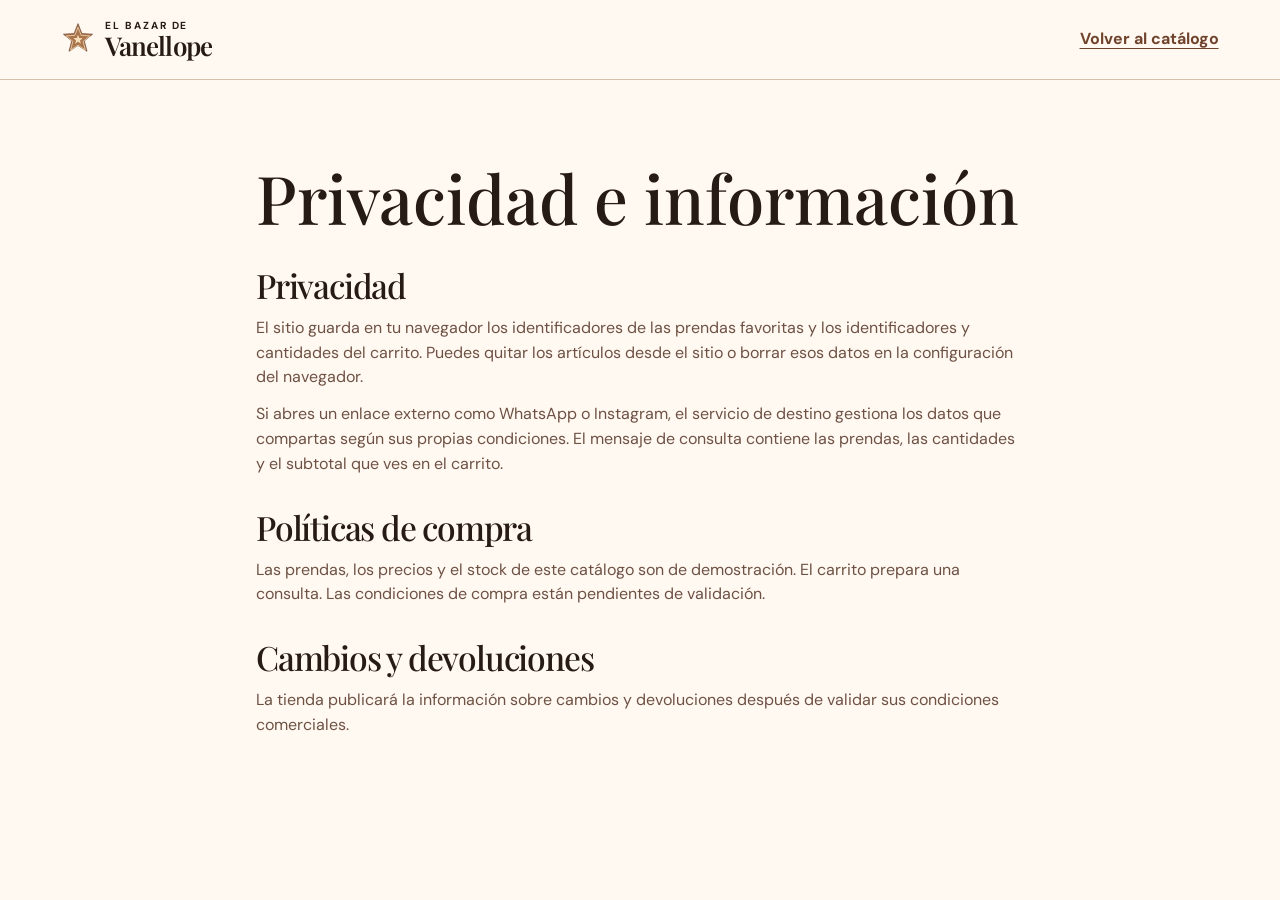
==== privacidad.html @ 53ee6576 "Implementar la tienda El Bazar de Vanellope" ====
<!doctype html>
<html lang="es-CL">
<head>
  <meta charset="utf-8">
  <meta name="viewport" content="width=device-width, initial-scale=1">
  <meta name="description" content="Información de privacidad y avisos sobre el catálogo de demostración de El Bazar de Vanellope.">
  <meta name="referrer" content="strict-origin-when-cross-origin">
  <meta http-equiv="Content-Security-Policy" content="default-src 'none'; style-src 'self'; img-src 'self'; font-src 'self'; base-uri 'none'; form-action 'none'; object-src 'none'">
  <title>Privacidad e información | El Bazar de Vanellope</title>
  <link rel="icon" href="assets/logo/estrella.svg" type="image/svg+xml">
  <link rel="stylesheet" href="css/variables.css">
  <link rel="stylesheet" href="css/base.css">
  <link rel="stylesheet" href="css/components.css">
  <link rel="stylesheet" href="css/responsive.css">
</head>
<body>
  <a class="skip-link" href="#contenido">Saltar al contenido</a>
  <header class="site-header">
    <div class="wrap policy-header">
      <a class="brand" href="index.html" aria-label="El Bazar de Vanellope, inicio">
        <img src="assets/logo/estrella.svg" width="34" height="34" alt="">
        <span><small>EL BAZAR DE</small><strong>Vanellope</strong></span>
      </a>
      <a class="text-link" href="index.html#catalogo">Volver al catálogo</a>
    </div>
  </header>
  <main class="wrap section policy" id="contenido" tabindex="-1">
    <h1>Privacidad e información</h1>
    <section aria-labelledby="privacy-title">
      <h2 id="privacy-title">Privacidad</h2>
      <p>El sitio guarda en tu navegador los identificadores de las prendas favoritas y los identificadores y cantidades del carrito. Puedes quitar los artículos desde el sitio o borrar esos datos en la configuración del navegador.</p>
      <p>Si abres un enlace externo como WhatsApp o Instagram, el servicio de destino gestiona los datos que compartas según sus propias condiciones. El mensaje de consulta contiene las prendas, las cantidades y el subtotal que ves en el carrito.</p>
    </section>
    <section id="politicas" aria-labelledby="purchase-title">
      <h2 id="purchase-title">Políticas de compra</h2>
      <p>Las prendas, los precios y el stock de este catálogo son de demostración. El carrito prepara una consulta. Las condiciones de compra están pendientes de validación.</p>
    </section>
    <section id="cambios" aria-labelledby="returns-title">
      <h2 id="returns-title">Cambios y devoluciones</h2>
      <p>La tienda publicará la información sobre cambios y devoluciones después de validar sus condiciones comerciales.</p>
    </section>
  </main>
</body>
</html>
---- css/variables.css ----
@font-face {
  font-family: 'Playfair Display';
  src: url('../assets/fonts/playfair-display.woff2') format('woff2');
  font-weight: 400 700;
  font-display: swap;
}
@font-face {
  font-family: 'Playfair Display';
  src: url('../assets/fonts/playfair-display-italic.woff2') format('woff2');
  font-style: italic;
  font-weight: 400 700;
  font-display: swap;
}
@font-face {
  font-family: 'DM Sans';
  src: url('../assets/fonts/dm-sans.woff2') format('woff2');
  font-weight: 400 700;
  font-display: swap;
}

:root {
  --espresso: #321d15;
  --leather: #70432d;
  --camel: #a7754c;
  --sand: #d4b58e;
  --cream: #f4eadc;
  --ivory: #fff9f1;
  --ink: #271b15;
  --muted: #6e5144;
  --line: #d4c0ac;
  --serif: 'Playfair Display', Georgia, serif;
  --sans: 'DM Sans', system-ui, sans-serif;
  --gutter: clamp(1rem, 4.8vw, 4.5rem);
  --radius: .25rem;
}
---- css/base.css ----
*,
*::before,
*::after { box-sizing: border-box; }

html { scroll-behavior: smooth; }
body {
  margin: 0;
  color: var(--ink);
  background: var(--ivory);
  font-family: var(--sans);
  font-size: 1rem;
  line-height: 1.55;
}
a { color: inherit; }
button, input, select { font: inherit; }
button { color: inherit; }
button:enabled { cursor: pointer; }
img { display: block; max-width: 100%; }
p, h1, h2, h3 { margin: 0; }
h1, h2, h3 { font-family: var(--serif); font-weight: 500; line-height: 1.1; }
h2 { font-size: clamp(2rem, 1.37rem + 2.25vw, 3.55rem); letter-spacing: -.036em; }
:focus-visible { outline: 2px solid var(--leather); outline-offset: 4px; }
[hidden] { display: none !important; }
[id] { scroll-margin-top: 1.25rem; }
---- css/components.css ----
.wrap { width: min(100% - 2 * var(--gutter), 84rem); margin-inline: auto; }
.section { padding-block: clamp(3.25rem, 6.35vw, 6.75rem); }
.band-cream { background: var(--cream); }
.skip-link {
  position: fixed;
  z-index: 10;
  inset: .6rem auto auto .6rem;
  padding: .75rem 1.1rem;
  background: var(--ivory);
  color: var(--espresso);
  transform: translateY(-160%);
}
.skip-link:focus-visible { transform: translateY(0); }

.announcement {
  display: flex;
  align-items: center;
  justify-content: center;
  gap: .65rem;
  min-height: 2.2rem;
  padding: .4rem 1rem;
  background: var(--espresso);
  color: #fff1dc;
  text-align: center;
  font-size: .8125rem;
  letter-spacing: .04em;
}
.announcement span { color: var(--sand); font-size: .65rem; }
.site-header { background: var(--ivory); border-bottom: 1px solid var(--line); }
.header-inner {
  width: min(100% - 2 * var(--gutter), 84rem);
  margin-inline: auto;
  display: grid;
  grid-template-columns: auto 1fr auto;
  align-items: center;
  gap: clamp(.5rem, 2vw, 2rem);
  min-height: 5.15rem;
}
.brand { display: inline-flex; align-items: center; gap: .6rem; width: max-content; color: inherit; text-decoration: none; }
.brand img { flex: none; }
.brand span { display: grid; }
.brand small {
  font-size: .64rem;
  font-weight: 700;
  letter-spacing: .19em;
  line-height: 1.25;
}
.brand strong {
  font-family: var(--serif);
  font-size: clamp(1.33rem, 1.1rem + .65vw, 1.74rem);
  font-weight: 600;
  line-height: 1;
  letter-spacing: -.035em;
}
.site-nav { display: flex; flex-wrap: wrap; justify-content: center; gap: .35rem clamp(.6rem, 1.6vw, 1.65rem); }
.site-nav a {
  padding-block: .35rem;
  color: var(--ink);
  font-size: .875rem;
  text-decoration: none;
  white-space: nowrap;
}
.site-nav a:hover, .site-nav a:focus-visible { color: var(--leather); text-decoration: underline; text-underline-offset: .3rem; }
.header-actions { display: flex; align-items: center; gap: .12rem; }
.icon-button {
  position: relative;
  display: inline-grid;
  width: 2.75rem;
  height: 2.75rem;
  place-items: center;
  border: 1px solid transparent;
  border-radius: 50%;
  background: transparent;
}
.icon-button:hover { background: var(--cream); border-color: var(--line); }
.icon-button svg { width: 1.25rem; height: 1.25rem; fill: none; stroke: currentColor; stroke-width: 1.55; stroke-linecap: round; stroke-linejoin: round; }
.header-count {
  position: absolute;
  right: -.15rem;
  top: -.02rem;
  padding-inline: .25rem;
  min-width: 1.15rem;
  border-radius: 999px;
  background: var(--leather);
  color: var(--ivory);
  font-size: .6875rem;
  line-height: 1.15rem;
}
.menu-button { display: none; }

.hero {
  isolation: isolate;
  display: grid;
  align-items: center;
  position: relative;
  min-height: clamp(33rem, 44vw, 43rem);
  background: var(--espresso);
  color: var(--ivory);
}
.hero-media, .hero::after { position: absolute; inset: 0; width: 100%; height: 100%; z-index: -1; }
.hero-photo { width: 100%; height: 100%; object-fit: cover; object-position: center 52%; }
.hero::after { content: ''; background: linear-gradient(90deg, #24130fee 0%, #2d1912c9 36%, #2d191260 63%, #2d191210 100%); }
.hero-content { padding-block: 3.65rem 4.2rem; animation: hero-in .6s ease-out both; }
.hero-star { margin-bottom: 1rem; }
.hero h1 {
  color: #fff4e5;
  font-size: clamp(3.35rem, 2.32rem + 4.38vw, 7rem);
  line-height: .94;
  letter-spacing: -.05em;
}
.hero-tagline { margin-top: 1.6rem; color: #f3d6ae; font: italic 500 clamp(1.3rem, 1.04rem + .8vw, 2rem)/1.25 var(--serif); }
.hero-description { max-width: 30rem; margin-top: .85rem; color: #f9e9d6; }
.hero-actions { display: flex; flex-wrap: wrap; gap: .65rem; margin-top: 1.65rem; }
@keyframes hero-in {
  from { opacity: 0; transform: translateY(.4rem); }
  to { opacity: 1; transform: translateY(0); }
}

.button {
  display: inline-flex;
  align-items: center;
  justify-content: center;
  min-height: 2.9rem;
  padding: .62rem 1.05rem;
  border: 1px solid transparent;
  border-radius: var(--radius);
  font-size: .875rem;
  font-weight: 700;
  text-align: center;
  text-decoration: none;
  transition: color .18s, border-color .18s, background .18s;
}
.button-light { background: var(--cream); color: var(--espresso); }
.button-light:hover { background: #fff5e4; }
.button-outline { background: #34201980; color: var(--ivory); border-color: #e5cba9; }
.button-outline:hover { background: var(--leather); }
.hero :focus-visible, .site-footer :focus-visible { outline-color: #f2d5aa; }

.section-heading { margin-bottom: clamp(1.15rem, 2.6vw, 2.4rem); }
.section-heading p, .about p { max-width: 41rem; margin-top: .65rem; color: var(--muted); }
.section-heading .demo-note { font-size: .9375rem; }
.centered { text-align: center; }
.centered p { margin-inline: auto; }
.ornament {
  display: flex;
  align-items: center;
  justify-content: center;
  gap: .7rem;
  margin-bottom: .6rem;
  color: var(--leather);
}
.ornament::before, .ornament::after { content: ''; width: 2.7rem; height: 1px; background: var(--line); }
.ornament.solo { justify-content: start; }
.ornament.solo::before { display: none; }

.conditions-grid { display: grid; grid-template-columns: repeat(3, minmax(0, 1fr)); gap: clamp(.75rem, 2vw, 1.5rem); }
.condition-card { overflow: hidden; border-radius: var(--radius); background: var(--espresso); }
.condition-link {
  position: relative;
  isolation: isolate;
  display: grid;
  align-items: end;
  min-height: clamp(17rem, 27vw, 25rem);
  padding: clamp(1rem, 2.5vw, 2rem);
  color: var(--ivory);
  text-decoration: none;
}
.condition-link::after {
  position: absolute;
  inset: 0;
  z-index: -1;
  content: '';
  background: linear-gradient(0deg, #24140ff7 0%, #2c1b15d9 35%, #2c1b1565 66%, #1c120c10 100%);
}
.condition-link img { position: absolute; inset: 0; z-index: -2; width: 100%; height: 100%; object-fit: cover; object-position: center 38%; transition: scale .25s ease; }
.condition-link:hover img { scale: 1.025; }
.condition-link:focus-visible { outline: 2px solid var(--ivory); outline-offset: -6px; }
.condition-copy h3 { font-size: clamp(1.7rem, 1.28rem + 1.35vw, 2.55rem); }
.condition-copy p { margin-top: .45rem; max-width: 26ch; font-size: .94rem; }
.condition-copy span { display: inline-block; margin-top: .75rem; color: #f3d6ae; font-size: .875rem; font-weight: 700; text-decoration: underline; text-underline-offset: .27rem; }

.shelf + .shelf { border-top: 1px solid var(--line); }
.shelf.section { padding-block: clamp(2.7rem, 5vw, 4.5rem); }
.unique-band { border-block: 1px solid var(--line); }
.collection-link { display: inline-block; margin-top: 1.2rem; }
.about {
  display: grid;
  grid-template-columns: 1.1fr .9fr;
  align-items: center;
  gap: clamp(1.75rem, 6vw, 6rem);
}
.about img { width: 100%; height: auto; aspect-ratio: 3 / 2; object-fit: cover; border-radius: var(--radius); }
.about p { max-width: 34rem; margin-block: .95rem 1.25rem; }
.text-link { color: var(--leather); text-decoration-thickness: 1px; text-underline-offset: .22rem; font-weight: 700; }
.text-link:hover { color: var(--espresso); }

.site-footer { padding-top: 3.5rem; background: var(--espresso); color: var(--cream); }
.footer-grid { display: grid; grid-template-columns: 1.35fr repeat(3, 1fr); align-items: start; gap: 1.5rem; padding-bottom: 2.25rem; }
.footer-grid > * { display: grid; justify-items: start; gap: .5rem; }
.footer-grid h2 { font: 700 1rem/1.4 var(--sans); letter-spacing: 0; color: #fff1dc; }
.footer-grid a:not(.brand), .footer-grid .contact-channel { font-size: .9rem; color: #f4e5d1; text-underline-offset: .25rem; }
.footer-grid a:not(.brand):hover { color: #fff8ed; }
.footer-bottom { display: flex; flex-wrap: wrap; justify-content: space-between; gap: .5rem 1rem; border-top: 1px solid #947359; padding-block: 1.1rem; color: #ebd4bd; font-size: .8125rem; }

.policy-header { display: flex; flex-wrap: wrap; align-items: center; justify-content: space-between; gap: 1rem; padding-block: 1.25rem; }
.policy { max-width: 48rem; }
.policy h1 { font-size: clamp(2.6rem, 1.8rem + 3vw, 4.5rem); }
.policy h2 { font-size: clamp(1.6rem, 1.3rem + 1vw, 2.2rem); }
.policy section { margin-top: 2rem; }
.policy p { margin-top: .75rem; color: var(--muted); }
---- css/responsive.css ----
@media (max-width: 59.99rem) {
  .header-inner {
    width: calc(100% - 1rem);
    min-height: 4.35rem;
    grid-template-columns: auto 1fr auto;
    gap: .15rem;
  }
  .brand { margin-inline: auto; }
  .site-footer .brand, .policy-header .brand { margin-inline: 0; }
  .menu-button { display: inline-grid; }
  .site-nav { display: none; grid-column: 1 / -1; grid-row: 2; padding: .55rem .7rem 1rem; }
  .menu-button[aria-expanded="true"] ~ .site-nav { display: grid; grid-template-columns: repeat(2, minmax(0, 1fr)); gap: .3rem 1rem; }
  .site-nav a { display: flex; align-items: center; min-height: 2.75rem; white-space: normal; }
  .header-actions { grid-column: 3; grid-row: 1; }
}

@media (max-width: 47.99rem) {
  .hero { min-height: 35rem; }
  .hero-photo { object-position: 62% center; }
  .hero::after { background: linear-gradient(90deg, #24130fe8, #2917118f 72%, #29171135), linear-gradient(0deg, #24130fb5, transparent 82%); }
  .hero-content { padding-block: 3.15rem; }
  .hero-description { max-width: 33ch; }
  .conditions-grid { grid-template-columns: 1fr; }
  .condition-link { min-height: 17rem; }
  .condition-link img { object-position: center 38%; }
  .about { grid-template-columns: 1fr; }
  .footer-grid { grid-template-columns: repeat(2, minmax(0, 1fr)); gap: 1.5rem .9rem; }
}

@media (max-width: 23.5rem) {
  .header-inner { width: calc(100% - .6rem); }
  .header-inner .brand { gap: .22rem; }
  .header-inner .brand img { width: 1.55rem; height: 1.55rem; }
  .header-inner .brand strong { font-size: 1.19rem; }
  .header-inner .brand small { font-size: .57rem; }
  .header-inner .icon-button { width: 2.6rem; }
  .hero h1 { font-size: clamp(2.9rem, 13.8vw, 3.35rem); }
  .hero-actions .button { padding-inline: .65rem; }
}

@media (prefers-reduced-motion: reduce) {
  html { scroll-behavior: auto; }
  *, *::before, *::after { animation-duration: .01ms !important; transition-duration: .01ms !important; }
}
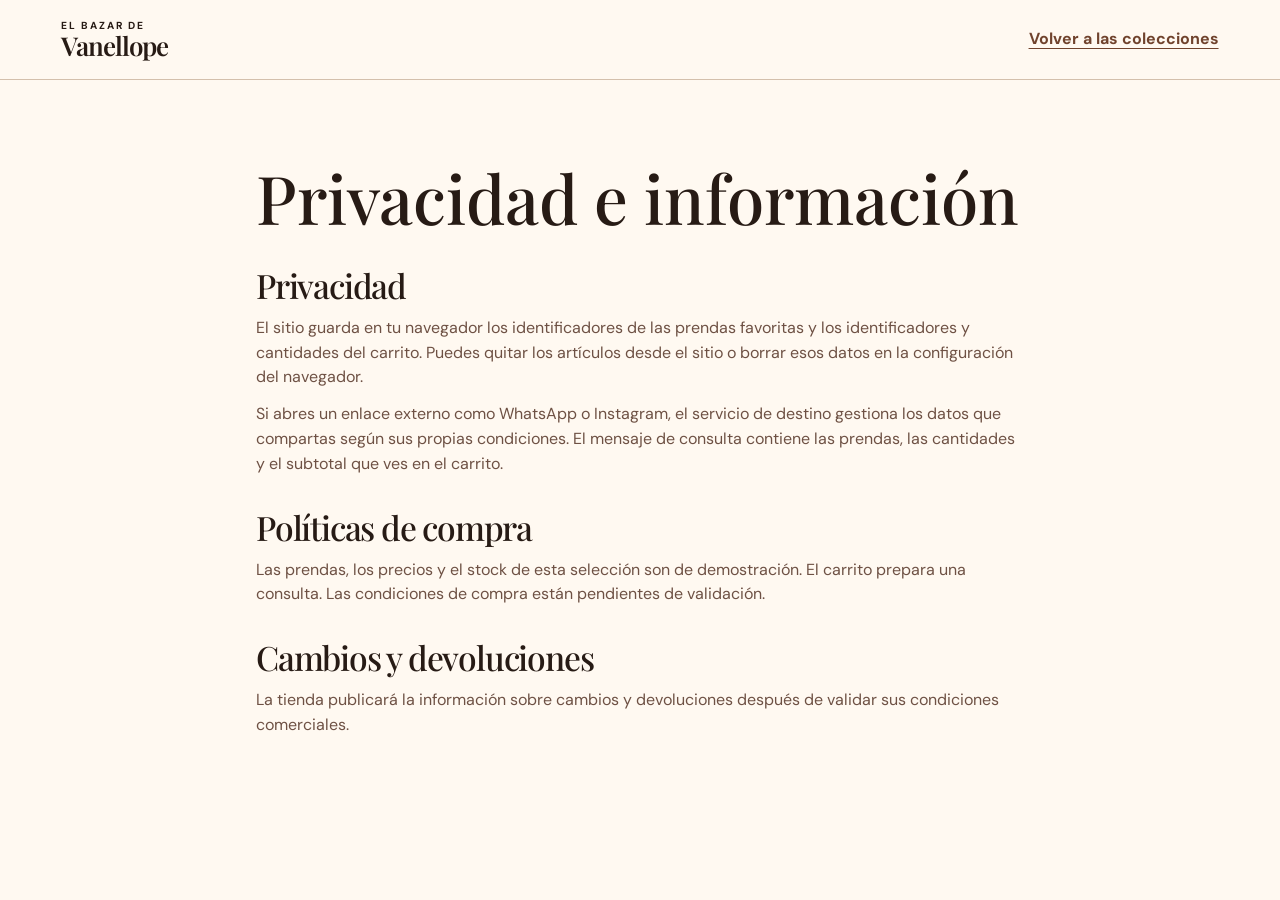
==== commit c4fdb53c: "Renovar El Bazar con una estética casual" ====
--- a/privacidad.html
+++ b/privacidad.html
@@ -3,11 +3,11 @@
 <head>
   <meta charset="utf-8">
   <meta name="viewport" content="width=device-width, initial-scale=1">
-  <meta name="description" content="Información de privacidad y avisos sobre el catálogo de demostración de El Bazar de Vanellope.">
+  <meta name="description" content="Información de privacidad y avisos sobre el selección de prendas de demostración de El Bazar de Vanellope.">
   <meta name="referrer" content="strict-origin-when-cross-origin">
   <meta http-equiv="Content-Security-Policy" content="default-src 'none'; style-src 'self'; img-src 'self'; font-src 'self'; base-uri 'none'; form-action 'none'; object-src 'none'">
   <title>Privacidad e información | El Bazar de Vanellope</title>
-  <link rel="icon" href="assets/logo/estrella.svg" type="image/svg+xml">
+  <link rel="icon" href="assets/logo/vanellope.svg" type="image/svg+xml">
   <link rel="stylesheet" href="css/variables.css">
   <link rel="stylesheet" href="css/base.css">
   <link rel="stylesheet" href="css/components.css">
@@ -18,10 +18,9 @@
   <header class="site-header">
     <div class="wrap policy-header">
       <a class="brand" href="index.html" aria-label="El Bazar de Vanellope, inicio">
-        <img src="assets/logo/estrella.svg" width="34" height="34" alt="">
         <span><small>EL BAZAR DE</small><strong>Vanellope</strong></span>
       </a>
-      <a class="text-link" href="index.html#catalogo">Volver al catálogo</a>
+      <a class="text-link" href="index.html#colecciones">Volver a las colecciones</a>
     </div>
   </header>
   <main class="wrap section policy" id="contenido" tabindex="-1">
@@ -33,7 +32,7 @@
     </section>
     <section id="politicas" aria-labelledby="purchase-title">
       <h2 id="purchase-title">Políticas de compra</h2>
-      <p>Las prendas, los precios y el stock de este catálogo son de demostración. El carrito prepara una consulta. Las condiciones de compra están pendientes de validación.</p>
+      <p>Las prendas, los precios y el stock de esta selección son de demostración. El carrito prepara una consulta. Las condiciones de compra están pendientes de validación.</p>
     </section>
     <section id="cambios" aria-labelledby="returns-title">
       <h2 id="returns-title">Cambios y devoluciones</h2>
--- a/css/components.css
+++ b/css/components.css
@@ -16,7 +16,6 @@
   display: flex;
   align-items: center;
   justify-content: center;
-  gap: .65rem;
   min-height: 2.2rem;
   padding: .4rem 1rem;
   background: var(--espresso);
@@ -25,7 +24,6 @@
   font-size: .8125rem;
   letter-spacing: .04em;
 }
-.announcement span { color: var(--sand); font-size: .65rem; }
 .site-header { background: var(--ivory); border-bottom: 1px solid var(--line); }
 .header-inner {
   width: min(100% - 2 * var(--gutter), 84rem);
@@ -36,8 +34,7 @@
   gap: clamp(.5rem, 2vw, 2rem);
   min-height: 5.15rem;
 }
-.brand { display: inline-flex; align-items: center; gap: .6rem; width: max-content; color: inherit; text-decoration: none; }
-.brand img { flex: none; }
+.brand { display: inline-flex; align-items: center; width: max-content; color: inherit; text-decoration: none; }
 .brand span { display: grid; }
 .brand small {
   font-size: .64rem;
@@ -89,28 +86,38 @@
 .menu-button { display: none; }
 
 .hero {
-  isolation: isolate;
+  background: linear-gradient(112deg, var(--cream) 40%, var(--sand) 135%);
+  color: var(--espresso);
+}
+.hero-inner {
   display: grid;
+  grid-template-columns: minmax(0, .88fr) minmax(0, 1.12fr);
   align-items: center;
-  position: relative;
-  min-height: clamp(33rem, 44vw, 43rem);
-  background: var(--espresso);
-  color: var(--ivory);
+  gap: clamp(1.75rem, 4.3vw, 4.5rem);
+  padding-block: clamp(2.4rem, 5vw, 5rem);
 }
-.hero-media, .hero::after { position: absolute; inset: 0; width: 100%; height: 100%; z-index: -1; }
-.hero-photo { width: 100%; height: 100%; object-fit: cover; object-position: center 52%; }
-.hero::after { content: ''; background: linear-gradient(90deg, #24130fee 0%, #2d1912c9 36%, #2d191260 63%, #2d191210 100%); }
-.hero-content { padding-block: 3.65rem 4.2rem; animation: hero-in .6s ease-out both; }
-.hero-star { margin-bottom: 1rem; }
+.hero-content { animation: hero-in .6s ease-out both; }
+.hero-media {
+  display: block;
+  width: 100%;
+  aspect-ratio: 5 / 4;
+  overflow: hidden;
+  border-radius: var(--radius);
+  background: var(--sand);
+}
+.hero-photo { width: 100%; height: 100%; object-fit: cover; }
 .hero h1 {
-  color: #fff4e5;
-  font-size: clamp(3.35rem, 2.32rem + 4.38vw, 7rem);
-  line-height: .94;
-  letter-spacing: -.05em;
+  font-size: clamp(2.75rem, 1.4rem + 3.4vw, 5.9rem);
+  line-height: .99;
+  letter-spacing: -.045em;
 }
-.hero-tagline { margin-top: 1.6rem; color: #f3d6ae; font: italic 500 clamp(1.3rem, 1.04rem + .8vw, 2rem)/1.25 var(--serif); }
-.hero-description { max-width: 30rem; margin-top: .85rem; color: #f9e9d6; }
-.hero-actions { display: flex; flex-wrap: wrap; gap: .65rem; margin-top: 1.65rem; }
+.hero-tagline {
+  margin-top: clamp(.85rem, 2vw, 1.5rem);
+  color: var(--leather);
+  font: italic 500 clamp(1.25rem, 1.03rem + .7vw, 1.8rem)/1.25 var(--serif);
+}
+.hero-description { max-width: 32ch; margin-top: .75rem; color: var(--muted); }
+.hero-actions { display: flex; flex-wrap: wrap; gap: .65rem; margin-top: 1.45rem; }
 @keyframes hero-in {
   from { opacity: 0; transform: translateY(.4rem); }
   to { opacity: 1; transform: translateY(0); }
@@ -130,59 +137,37 @@
   text-decoration: none;
   transition: color .18s, border-color .18s, background .18s;
 }
-.button-light { background: var(--cream); color: var(--espresso); }
-.button-light:hover { background: #fff5e4; }
-.button-outline { background: #34201980; color: var(--ivory); border-color: #e5cba9; }
-.button-outline:hover { background: var(--leather); }
-.hero :focus-visible, .site-footer :focus-visible { outline-color: #f2d5aa; }
+.button-primary { background: var(--leather); color: var(--ivory); }
+.button-primary:hover { background: var(--espresso); }
+.button-outline { color: var(--espresso); border-color: var(--leather); }
+.button-outline:hover { background: var(--ivory); }
+.site-footer :focus-visible { outline-color: var(--sand); }
 
 .section-heading { margin-bottom: clamp(1.15rem, 2.6vw, 2.4rem); }
 .section-heading p, .about p { max-width: 41rem; margin-top: .65rem; color: var(--muted); }
 .section-heading .demo-note { font-size: .9375rem; }
 .centered { text-align: center; }
 .centered p { margin-inline: auto; }
-.ornament {
-  display: flex;
-  align-items: center;
-  justify-content: center;
-  gap: .7rem;
-  margin-bottom: .6rem;
-  color: var(--leather);
+.conditions-grid { display: grid; grid-template-columns: repeat(3, minmax(0, 1fr)); gap: clamp(.75rem, 2vw, 1.5rem); }
+.condition-card { border: 1px solid var(--line); border-radius: var(--radius); background: var(--cream); }
+.condition-link { display: flex; height: 100%; flex-direction: column; border-radius: inherit; text-decoration: none; }
+.condition-link img {
+  width: 100%;
+  height: auto;
+  aspect-ratio: 3 / 2;
+  object-fit: cover;
+  object-position: center 37%;
+  border-radius: calc(var(--radius) - 1px) calc(var(--radius) - 1px) 0 0;
 }
-.ornament::before, .ornament::after { content: ''; width: 2.7rem; height: 1px; background: var(--line); }
-.ornament.solo { justify-content: start; }
-.ornament.solo::before { display: none; }
-
-.conditions-grid { display: grid; grid-template-columns: repeat(3, minmax(0, 1fr)); gap: clamp(.75rem, 2vw, 1.5rem); }
-.condition-card { overflow: hidden; border-radius: var(--radius); background: var(--espresso); }
-.condition-link {
-  position: relative;
-  isolation: isolate;
-  display: grid;
-  align-items: end;
-  min-height: clamp(17rem, 27vw, 25rem);
-  padding: clamp(1rem, 2.5vw, 2rem);
-  color: var(--ivory);
-  text-decoration: none;
-}
-.condition-link::after {
-  position: absolute;
-  inset: 0;
-  z-index: -1;
-  content: '';
-  background: linear-gradient(0deg, #24140ff7 0%, #2c1b15d9 35%, #2c1b1565 66%, #1c120c10 100%);
-}
-.condition-link img { position: absolute; inset: 0; z-index: -2; width: 100%; height: 100%; object-fit: cover; object-position: center 38%; transition: scale .25s ease; }
-.condition-link:hover img { scale: 1.025; }
-.condition-link:focus-visible { outline: 2px solid var(--ivory); outline-offset: -6px; }
+.condition-copy { display: flex; flex: 1; flex-direction: column; align-items: start; padding: clamp(1rem, 2.2vw, 1.65rem); }
 .condition-copy h3 { font-size: clamp(1.7rem, 1.28rem + 1.35vw, 2.55rem); }
-.condition-copy p { margin-top: .45rem; max-width: 26ch; font-size: .94rem; }
-.condition-copy span { display: inline-block; margin-top: .75rem; color: #f3d6ae; font-size: .875rem; font-weight: 700; text-decoration: underline; text-underline-offset: .27rem; }
+.condition-copy p { margin: .45rem 0 .8rem; max-width: 28ch; color: var(--muted); font-size: .94rem; }
+.condition-copy span { display: inline-block; margin-top: auto; color: var(--leather); font-size: .875rem; font-weight: 700; text-decoration: underline; text-underline-offset: .27rem; }
+.condition-link:hover .condition-copy span { color: var(--espresso); }
 
 .shelf + .shelf { border-top: 1px solid var(--line); }
 .shelf.section { padding-block: clamp(2.7rem, 5vw, 4.5rem); }
 .unique-band { border-block: 1px solid var(--line); }
-.collection-link { display: inline-block; margin-top: 1.2rem; }
 .about {
   display: grid;
   grid-template-columns: 1.1fr .9fr;
--- a/css/responsive.css
+++ b/css/responsive.css
@@ -15,26 +15,19 @@
 }
 
 @media (max-width: 47.99rem) {
-  .hero { min-height: 35rem; }
-  .hero-photo { object-position: 62% center; }
-  .hero::after { background: linear-gradient(90deg, #24130fe8, #2917118f 72%, #29171135), linear-gradient(0deg, #24130fb5, transparent 82%); }
-  .hero-content { padding-block: 3.15rem; }
-  .hero-description { max-width: 33ch; }
+  .hero-inner { grid-template-columns: minmax(0, 1fr); gap: 1.65rem; }
+  .hero-media { aspect-ratio: 4 / 3; }
+  .hero-description { max-width: 35ch; }
   .conditions-grid { grid-template-columns: 1fr; }
-  .condition-link { min-height: 17rem; }
-  .condition-link img { object-position: center 38%; }
   .about { grid-template-columns: 1fr; }
   .footer-grid { grid-template-columns: repeat(2, minmax(0, 1fr)); gap: 1.5rem .9rem; }
 }
 
 @media (max-width: 23.5rem) {
   .header-inner { width: calc(100% - .6rem); }
-  .header-inner .brand { gap: .22rem; }
-  .header-inner .brand img { width: 1.55rem; height: 1.55rem; }
   .header-inner .brand strong { font-size: 1.19rem; }
   .header-inner .brand small { font-size: .57rem; }
   .header-inner .icon-button { width: 2.6rem; }
-  .hero h1 { font-size: clamp(2.9rem, 13.8vw, 3.35rem); }
   .hero-actions .button { padding-inline: .65rem; }
 }
 
